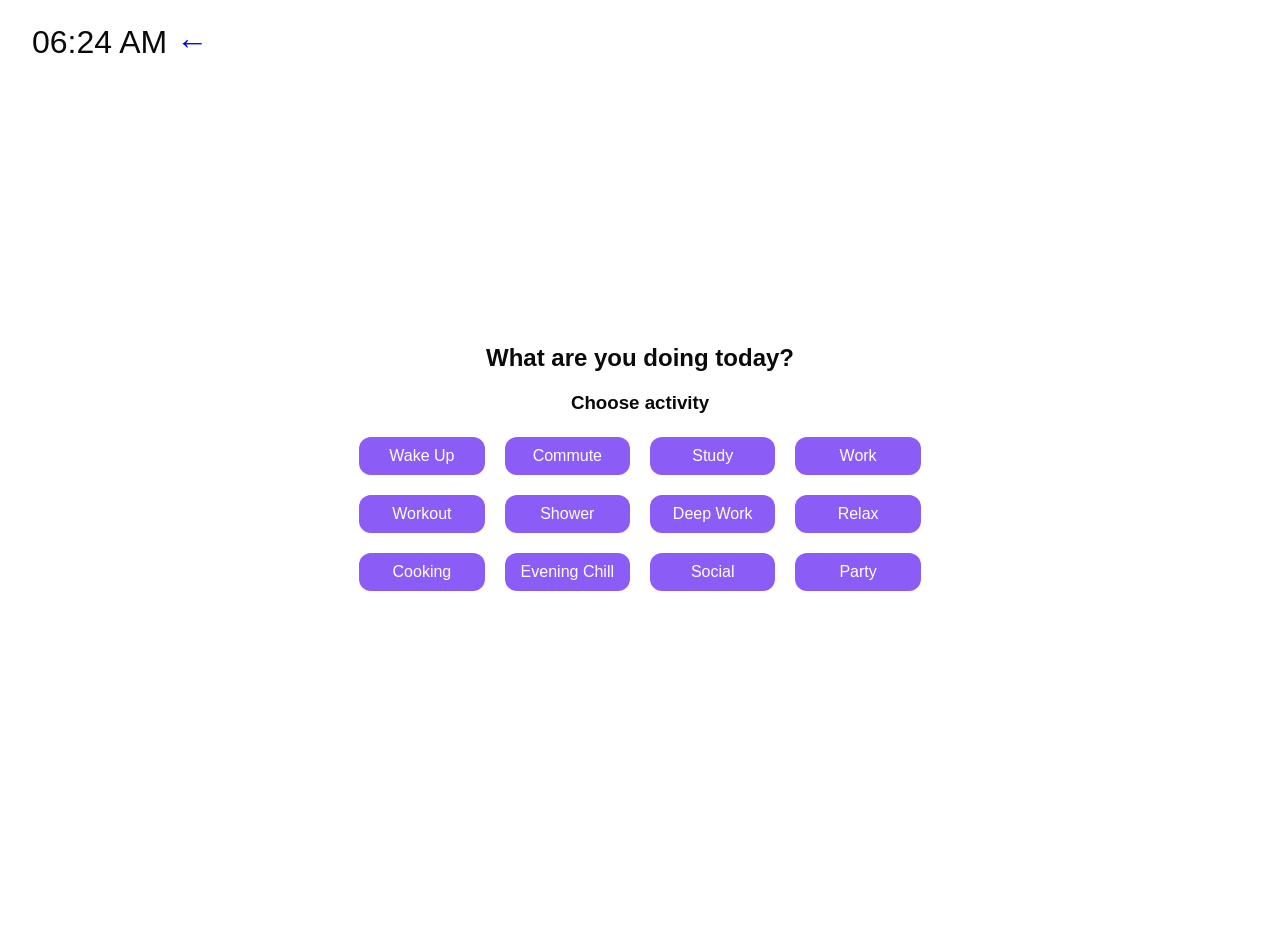
==== frontend/activity.html @ ebe0b458 "moods tilknyttet aktiviteter" ====
<!DOCTYPE html>
<html lang="en">
<head>
    <script src="clock.js" defer></script>
    <link rel="icon" type="image/x-icon" href="daysync_logo.png">
    <link rel="stylesheet" href="styles.css">
    <script src="activity.js" defer></script>




<h2 id="activityText"></h2>


</head>
<body>
    <h3>Choose activity <br></h3>
  <div id="clock">
    <live-clock></live-clock>
    <a href="greeting.html" style="text-decoration: none;">←</a>
  </div>
<div class="button-row">
    <button onclick="ChooseActivity(1)">Wake Up</button>
    <button onclick="ChooseActivity(2)">Commute</button>
    <button onclick="ChooseActivity(3)">Study</button>
    <button onclick="ChooseActivity(4)">Work</button>
    <button onclick="ChooseActivity(5)">Workout</button>
    <button onclick="ChooseActivity(6)">Shower</button>
    <button onclick="ChooseActivity(7)">Deep Work</button>
    <button onclick="ChooseActivity(8)">Relax</button>
    <button onclick="ChooseActivity(9)">Cooking</button>
    <button onclick="ChooseActivity(10)">Evening Chill</button>
    <button onclick="ChooseActivity(11)">Social</button>
    <button onclick="ChooseActivity(12)">Party</button>
</div>

</body>

</html>
---- frontend/styles.css ----
*{font-family: -apple-system, BlinkMacSystemFont, "Segoe UI",
        Roboto, Oxygen, Ubuntu, Cantarell, "Open Sans",
        "Helvetica Neue", sans-serif;} /*font er standard styresystem font for enheden, de første 2 er mac font, 
        segoe ui er windows og resten er backup font*/
    
/*stjerne foran gennemtvinger at font gælder for alt, selvom det står i body, div eller andet*/
    /* ################################# */
/*           BASIS VARIABLER         */
/* ################################# */

:root { /* Standardtema (light mode) */
  --font-size: 16px; /* Basis fontstørrelse */

  --background: #ffffff; /* Hvid baggrund */
  --foreground: #0a0a0a; /* Sort tekst */

  --card: #ffffff; /* Kort baggrund */
  --card-foreground: #0a0a0a; /* Kort tekst */

  --primary: #8b5cf6; /* Lilla primærfarve */
  --primary-foreground: #ffffff; /* Tekst på primærfarve */

  --border: #e5e5e5; /* Standard kantfarve */
  --radius: 0.75rem; /* Runde hjørner */
}

/* ################################# */
/*           FARVETEMAER             */
/* ################################# */

:root[data-color-theme="blue"] { /* Blåt tema */
  --primary: #3b82f6;
}

:root[data-color-theme="green"] { /* Grønt tema */
  --primary: #10b981;
}

:root[data-color-theme="grey"] { /* Gråt tema */
  --primary: #6b7280;
}

:root[data-color-theme="beige"] { /* Beige/brunt tema */
  --primary: #a67c52;
}

/* ################################# */
/*              DARK MODE            */
/* ################################# */

.dark { /* Når .dark tilføjes til <html> */
  --background: #0a0a0a; /* Sort baggrund */
  --foreground: #fafafa; /* Lys tekst */

  --card: #171717; /* Mørk kortbaggrund */
  --card-foreground: #fafafa; /* Lys korttekst */

  --primary: #a78bfa; /* Lys-lilla i dark mode */
  --primary-foreground: #0a0a0a; /* Sort tekst på knappen */
}

/* ################################# */
/*     GENERELT RESET OG LAYOUT      */
/* ################################# */

html {
  font-size: var(--font-size); /* Gør fontstørrelsen nem at ændre */
}

body {
  background: var(--background); /* Body baggrund følger tema */
  color: var(--foreground); /* Tekstfarve følger tema */
  font-family: system-ui, sans-serif; /* Moderne standard font */
  margin: 0; /* Fjern default margin */
  padding: 20px; /* Giv lidt luft */

      /* NYE TILFØJELSER FOR CENTRERING */
    display: flex;              /* Gør body til flex container */
    justify-content: center;    /* Center horisontalt */
    align-items: center;        /* Center vertikalt */
    min-height: 100vh;          /* Sørger for, at body fylder hele højden */
    flex-direction: column;     /* Sørger for, at elementer stables lodret */
    text-align: center;         /* Valgfrit: centrerer tekst inde i elementer */
}

/* ################################# */
/*            TYPOGRAFI              */
/* ################################# */

h1, h2, h3 {
  margin-top: 0; /* Fjern ekstra topafstand */
}

/* ################################# */
/*            KORT STYLING           */
/* ################################# */

.card {
  background: var(--card); /* Variabel styret baggrund */
  color: var(--card-foreground); /* Variabel styret tekstfarve */
  padding: 20px; /* Indre afstand */
  border: 1px solid var(--border); /* Kantfarve følger tema */
  border-radius: var(--radius); /* Runde hjørner */
  margin-top: 15px;
}

/* ################################# */
/*            KNAPPER                 */
/* ################################# */

button {
  background: var(--primary); /* Primærfarve */
  color: var(--primary-foreground); /* Tekstfarve */
  border: none; /* Fjern standard kant */
  padding: 10px 16px; /* Indre afstand */
  border-radius: var(--radius); /* Runde hjørner */
  cursor: pointer; /* Klikbar */
  font-size: 1rem; /* Normal tekststørrelse */
  margin: 5px; /* Lille mellemrum mellem knapper */
}

button:hover {
  opacity: 0.9; /* Lidt visuelt feedback */
}

#clock {
    position: fixed;                     /* altid fast i hjørnet */
    top: 1rem;                           /* afstand fra toppen */
    left: 1rem;                          /* afstand fra venstre kant */
    font-size: clamp(1rem, 2.5vw, 2rem); /* tilpasser fontstørrelsen mellem 1rem og 2rem afhængigt af skærmbredden */
    padding: 0.5rem 1rem;                /* indvendig afstand */
    border-radius: 5px;                  /* rundede hjørner */
    z-index: 1000;                       /* altid ovenpå andre elementer */
}

.button-row {
    display: grid; /* et 'gitter' til at placere kanpperne i (rækker) */
    grid-template-columns: repeat(4, 1fr); /* 4 knapper pr. række, samt lige mellemrum mellem alle knapper */
    gap: 10px; /* mellemrummet mellem knapper */
    margin: 0 auto; /* centrer grid i midten */

}

/* Container - nu med begrænset bredde og centreret */
.player-container {
  /* Fjern grid-layoutet, da det nu er en enkelt kolonne */
  width: 380px; /* Sætter en fast bredde, som matcher album-coveret */
  margin: 40px auto; /* Centrerer containeren */
  padding: 40px;
  color: white;
  background: #0e0e0e;
  font-family: sans-serif;
  border-radius: 20px; /* Giver containeren afrundede hjørner */
  box-shadow: 0 10px 40px rgba(0,0,0,0.5); /* Lidt skygge for dybde */
}

/* Album Cover og Titel-sektion */
.top-section {
  display: flex;
  flex-direction: column;
  align-items: flex-start;
  margin-bottom: 25px;
}

.album-cover {
  width: 100%;
  /* Gør coveret kvadratisk (1:1 højde/bredde) */
  height: 380px; 
  background: #1a1a1a; /* Mørkere grå baggrund */
  border-radius: 10px;
  margin-bottom: 20px;
  /* Tilføjer placeholder-ikonet */
  display: flex;
  justify-content: center;
  align-items: center;
  font-size: 80px;
  color: #333;
}
.album-cover:after {
    /* Dette kan erstattes med et rigtigt billede senere, men fungerer som en placeholder */
    content: '🖼';
}


.track-info {
  display: flex;
  justify-content: space-between; /* Skubber info og like-knap ud til siden */
  width: 100%;
  align-items: flex-end; /* Justerer info med like-knap i bunden */
  padding: 0 5px; /* Lidt padding for at matche mockup */
}

/* Gruppering af Titel og Artist */
.title-artist-group {
    display: flex; /* Gør det muligt at bruge flexbox */
    flex-direction: column; /* Stabler h2 og p oven på hinanden */
}

.track-info h2 {
  margin: 0;
  font-size: 24px;
  font-weight: 600;
}
.track-info p {
  margin-top: 4px;
  opacity: 0.7;
  font-size: 16px;
}
.like-btn {
    font-size: 24px;
    cursor: pointer;
    opacity: 0.7;
    transition: color 0.2s, opacity 0.2s;
    /* Sikrer like-knappen er justeret med teksten */
    padding-bottom: 2px;
}
/* Ny tilstand for når knappen er "liked" */
.like-btn.liked {
    color: red;
    opacity: 1;
}
.like-btn:hover {
    opacity: 1;
}

/* Tidslinje / Progress Bar */
.playback-timeline {
  margin-top: 20px;
  margin-bottom: 15px;
}
.time-labels {
  display: flex;
  justify-content: space-between;
  font-size: 14px;
  opacity: 0.6;
  margin-top: 5px;
}

/* Fælles styling for alle sliders */
input[type=range] {
  appearance: none;
  width: 100%;
  height: 5px;
  background: #333; /* Bagrgrundsfarve på "tom" del af slideren */
  border-radius: 3px;
  cursor: pointer;
}

/* Styling af sliderens "fyldte" del (progress-bar) */
input[type=range]::-webkit-slider-thumb {
  -webkit-appearance: none;
  height: 12px;
  width: 12px;
  border-radius: 50%;
  background: #9d80ff; /* En lilla farve som i din mockup */
}
/* Progress Bar farve i Firefox */
.progress-slider {
    /* Firefox custom styling for progress bar farve */
    background: linear-gradient(to right, #9d80ff 0%, #9d80ff var(--progress, 0%), #333 var(--progress, 0%), #333 100%);
}


/* Afspilningsknapper */
.controls-bottom {
  display: flex;
  justify-content: space-around;
  align-items: center;
  margin-bottom: 30px;
  padding: 10px 0;
}
.control-btn {
  background: none;
  border: none;
  color: white;
  cursor: pointer;
  padding: 10px;
  font-size: 20px;
  opacity: 0.7;
  transition: opacity 0.2s;
}
.control-btn:hover {
  opacity: 1;
}
.symbol {
    /* For at sikre at symbolerne er ens størrelse */
    display: inline-block;
    width: 20px; 
    text-align: center;
}

/* Den store play-knap - RETTET for perfekt centrering */
.play-btn {
  width: 60px;
  height: 60px;
  border-radius: 50%;
  border: none;
  background: #9d80ff; 
  color: white;
  cursor: pointer;
  box-shadow: 0 4px 14px rgba(0,0,0,0.25);
  
  /* BRUG DENNE METODE */
  display: grid;
  place-items: center; /* Centrerer indholdet både vandret og lodret */
}

/* Ny styling for symbolet inde i knappen */
.play-symbol {
    font-size: 26px;
    /* Flytter symbolet en lille smule til højre for optisk centrering */
    transform: translateX(2px); 
}

/* Volumenkontrol */
.volume-control {
  display: flex;
  align-items: center;
  gap: 15px;
  padding: 10px 0;
}
.volume-icon {
    font-size: 22px;
    opacity: 0.7;
}

.volume-slider {
    /* Volumen-slider er typisk tyndere */
    height: 3px; 
    flex-grow: 1; /* Fylder den resterende plads */
    background: linear-gradient(to right, white 0%, white var(--volume, 100%), #333 var(--volume, 100%), #333 100%);
}
.volume-slider::-webkit-slider-thumb {
    background: white; /* Hvid knop til volumen */
}
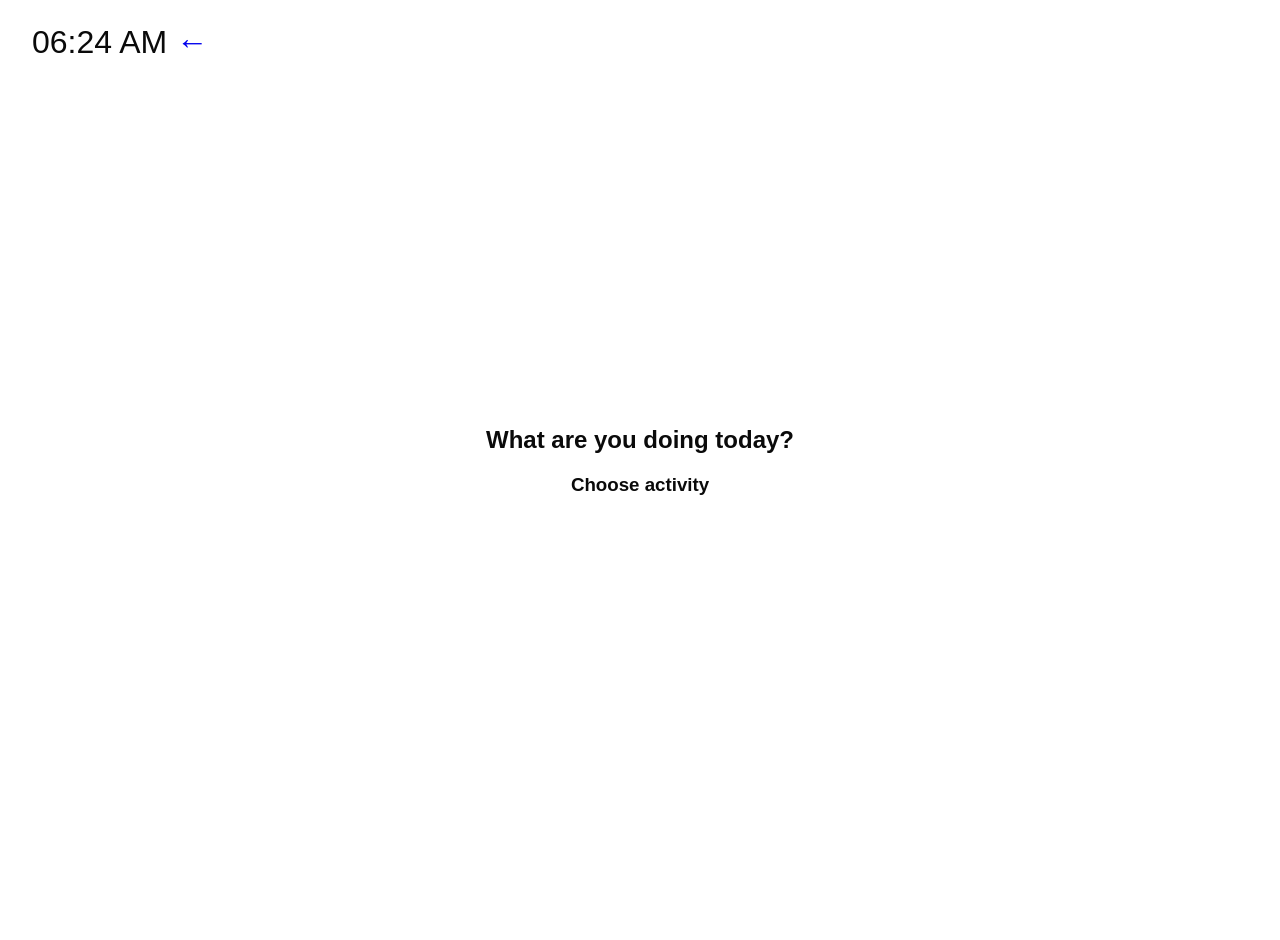
==== commit 9519ee1a: "forsøg på at gøre aktivitets-knapperne dynamiske" ====
--- a/frontend/activity.html
+++ b/frontend/activity.html
@@ -19,8 +19,8 @@
     <live-clock></live-clock>
     <a href="greeting.html" style="text-decoration: none;">←</a>
   </div>
-<div class="button-row">
-    <button onclick="ChooseActivity(1)">Wake Up</button>
+<div class="button-row" id="activity-container"> <!-- class gives for CSS og id så funktionen ved hvor den skal lave knapperne henne-->
+   <!--<button onclick="ChooseActivity(1)">Wake Up</button>
     <button onclick="ChooseActivity(2)">Commute</button>
     <button onclick="ChooseActivity(3)">Study</button>
     <button onclick="ChooseActivity(4)">Work</button>
@@ -31,7 +31,7 @@
     <button onclick="ChooseActivity(9)">Cooking</button>
     <button onclick="ChooseActivity(10)">Evening Chill</button>
     <button onclick="ChooseActivity(11)">Social</button>
-    <button onclick="ChooseActivity(12)">Party</button>
+    <button onclick="ChooseActivity(12)">Party</button>-->
 </div>
 
 </body>
--- a/frontend/styles.css
+++ b/frontend/styles.css
@@ -148,7 +148,7 @@
   margin: 40px auto; /* Centrerer containeren */
   padding: 40px;
   color: white;
-  background: #0e0e0e;
+  background: #ffffff;
   font-family: sans-serif;
   border-radius: 20px; /* Giver containeren afrundede hjørner */
   box-shadow: 0 10px 40px rgba(0,0,0,0.5); /* Lidt skygge for dybde */
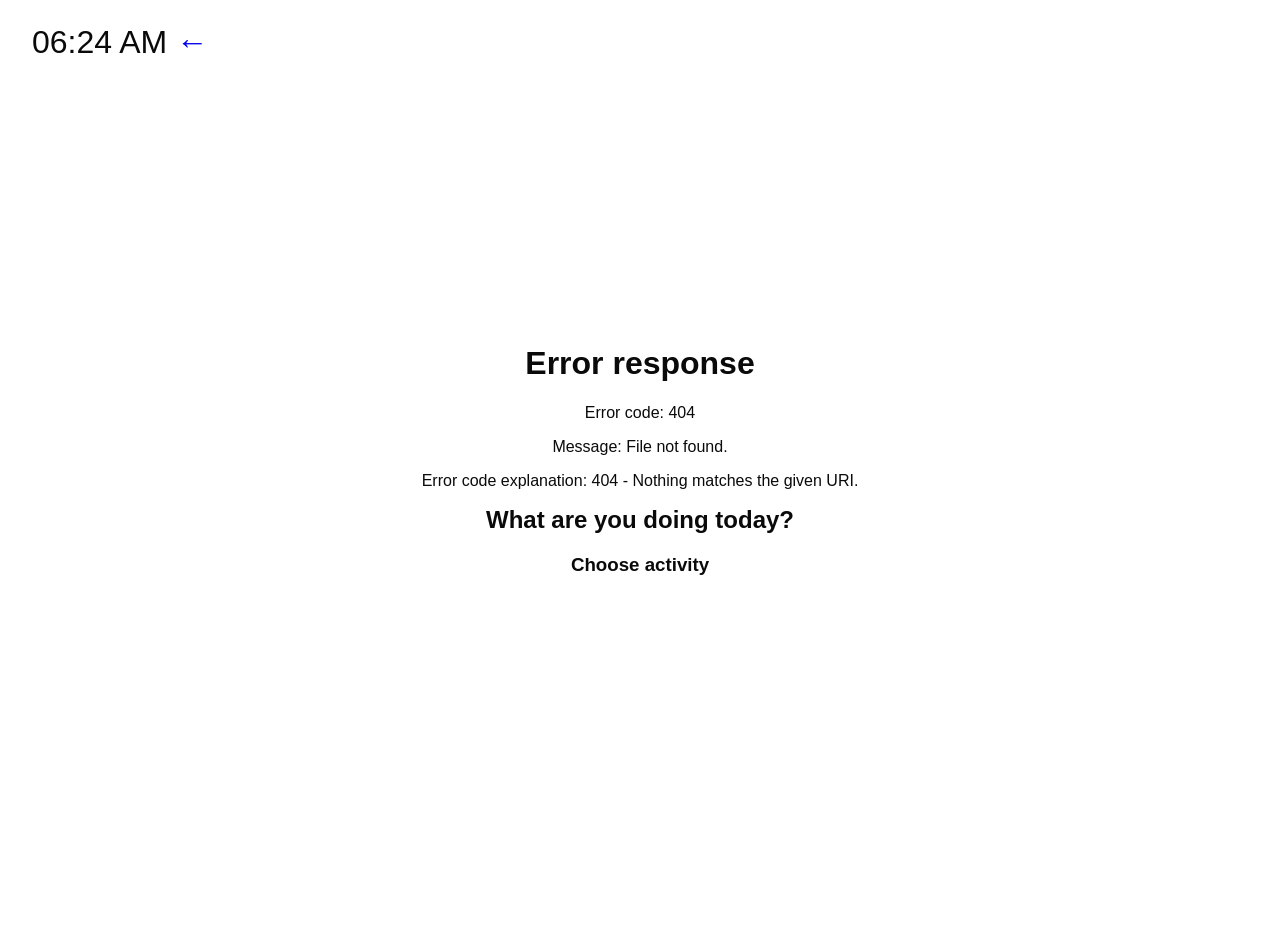
==== commit 99f44bc8: "script.js loades på aktivitetssiden" ====
--- a/frontend/activity.html
+++ b/frontend/activity.html
@@ -5,6 +5,7 @@
     <link rel="icon" type="image/x-icon" href="daysync_logo.png">
     <link rel="stylesheet" href="styles.css">
     <script src="activity.js" defer></script>
+    <script src="script.js" defer></script>
 
 
 
@@ -19,19 +20,7 @@
     <live-clock></live-clock>
     <a href="greeting.html" style="text-decoration: none;">←</a>
   </div>
-<div class="button-row" id="activity-container"> <!-- class gives for CSS og id så funktionen ved hvor den skal lave knapperne henne-->
-   <!--<button onclick="ChooseActivity(1)">Wake Up</button>
-    <button onclick="ChooseActivity(2)">Commute</button>
-    <button onclick="ChooseActivity(3)">Study</button>
-    <button onclick="ChooseActivity(4)">Work</button>
-    <button onclick="ChooseActivity(5)">Workout</button>
-    <button onclick="ChooseActivity(6)">Shower</button>
-    <button onclick="ChooseActivity(7)">Deep Work</button>
-    <button onclick="ChooseActivity(8)">Relax</button>
-    <button onclick="ChooseActivity(9)">Cooking</button>
-    <button onclick="ChooseActivity(10)">Evening Chill</button>
-    <button onclick="ChooseActivity(11)">Social</button>
-    <button onclick="ChooseActivity(12)">Party</button>-->
+<div class="button-row" id="activity-container"> 
 </div>
 
 </body>
--- a/frontend/styles.css
+++ b/frontend/styles.css
@@ -24,39 +24,12 @@
   --radius: 0.75rem; /* Runde hjørner */
 }
 
-/* ################################# */
-/*           FARVETEMAER             */
-/* ################################# */
+/* Når man trykker på knappen til Light/Dark Mode*/
 
-:root[data-color-theme="blue"] { /* Blåt tema */
-  --primary: #3b82f6;
-}
+:root.dark {
 
-:root[data-color-theme="green"] { /* Grønt tema */
-  --primary: #10b981;
-}
-
-:root[data-color-theme="grey"] { /* Gråt tema */
-  --primary: #6b7280;
-}
-
-:root[data-color-theme="beige"] { /* Beige/brunt tema */
-  --primary: #a67c52;
-}
-
-/* ################################# */
-/*              DARK MODE            */
-/* ################################# */
-
-.dark { /* Når .dark tilføjes til <html> */
-  --background: #0a0a0a; /* Sort baggrund */
-  --foreground: #fafafa; /* Lys tekst */
-
-  --card: #171717; /* Mørk kortbaggrund */
-  --card-foreground: #fafafa; /* Lys korttekst */
-
-  --primary: #a78bfa; /* Lys-lilla i dark mode */
-  --primary-foreground: #0a0a0a; /* Sort tekst på knappen */
+  --background: #0a0a0a;
+  --foreground: #ffffff;
 }
 
 /* ################################# */
@@ -141,195 +114,70 @@
 
 }
 
-/* Container - nu med begrænset bredde og centreret */
-.player-container {
-  /* Fjern grid-layoutet, da det nu er en enkelt kolonne */
-  width: 380px; /* Sætter en fast bredde, som matcher album-coveret */
-  margin: 40px auto; /* Centrerer containeren */
-  padding: 40px;
-  color: white;
-  background: #ffffff;
-  font-family: sans-serif;
-  border-radius: 20px; /* Giver containeren afrundede hjørner */
-  box-shadow: 0 10px 40px rgba(0,0,0,0.5); /* Lidt skygge for dybde */
+/*.mood-button.selected {
+    background-color: var(--primary);
+    color: var(--primary-foreground);
+}
+*/
+
+/* Skjul den rigtige checkbox */
+.mood-checkbox {
+    display: none;
 }
 
-/* Album Cover og Titel-sektion */
-.top-section {
-  display: flex;
-  flex-direction: column;
-  align-items: flex-start;
-  margin-bottom: 25px;
+/* Selve knappen (label) */
+.mood-button {
+    display: inline-block;
+    padding: 12px 18px;
+    margin: 6px;
+    border-radius: var(--radius);
+    background: var(--secondary);
+    color: var(--secondary-foreground);
+    cursor: pointer;
+    user-select: none;
+    font-size: 16px;
+    transition: 0.2s;
 }
 
-.album-cover {
-  width: 100%;
-  /* Gør coveret kvadratisk (1:1 højde/bredde) */
-  height: 380px; 
-  background: #1a1a1a; /* Mørkere grå baggrund */
-  border-radius: 10px;
-  margin-bottom: 20px;
-  /* Tilføjer placeholder-ikonet */
-  display: flex;
-  justify-content: center;
-  align-items: center;
-  font-size: 80px;
-  color: #333;
-}
-.album-cover:after {
-    /* Dette kan erstattes med et rigtigt billede senere, men fungerer som en placeholder */
-    content: '🖼';
+/* Når mood er valgt */
+.mood-button.selected {
+    background: var(--primary);
+    color: var(--primary-foreground);
 }
 
+/* ################################# */
+/*           FARVETEMAER             */
+/* ################################# */
 
-.track-info {
-  display: flex;
-  justify-content: space-between; /* Skubber info og like-knap ud til siden */
-  width: 100%;
-  align-items: flex-end; /* Justerer info med like-knap i bunden */
-  padding: 0 5px; /* Lidt padding for at matche mockup */
+.theme-menu {
+  position: fixed;
+  top: 10px;
+  right: 10px;
 }
 
-/* Gruppering af Titel og Artist */
-.title-artist-group {
-    display: flex; /* Gør det muligt at bruge flexbox */
-    flex-direction: column; /* Stabler h2 og p oven på hinanden */
+#theme-btn {
+  background: var(--primary);
+  color: var(--primary-foreground);
+  border: none;
+  padding: 10px 12px;
+  border-radius: 50%;
+  cursor: pointer;
+  font-size: 20px;
 }
 
-.track-info h2 {
-  margin: 0;
-  font-size: 24px;
-  font-weight: 600;
-}
-.track-info p {
-  margin-top: 4px;
-  opacity: 0.7;
-  font-size: 16px;
-}
-.like-btn {
-    font-size: 24px;
-    cursor: pointer;
-    opacity: 0.7;
-    transition: color 0.2s, opacity 0.2s;
-    /* Sikrer like-knappen er justeret med teksten */
-    padding-bottom: 2px;
-}
-/* Ny tilstand for når knappen er "liked" */
-.like-btn.liked {
-    color: red;
-    opacity: 1;
-}
-.like-btn:hover {
-    opacity: 1;
+#theme-dropdown {
+  margin-top: 8px;
+  background: var(--card);
+  border: 1px solid var(--border);
+  border-radius: var(--radius);
+  padding: 10px;
+  display: grid;
+  gap: 6px;
+  min-width: 120px; /* Giver bedre layout */
+  display: grid;
+  grid-template-columns: repeat(2, 1fr);
 }
 
-/* Tidslinje / Progress Bar */
-.playback-timeline {
-  margin-top: 20px;
-  margin-bottom: 15px;
-}
-.time-labels {
-  display: flex;
-  justify-content: space-between;
-  font-size: 14px;
-  opacity: 0.6;
-  margin-top: 5px;
-}
-
-/* Fælles styling for alle sliders */
-input[type=range] {
-  appearance: none;
-  width: 100%;
-  height: 5px;
-  background: #333; /* Bagrgrundsfarve på "tom" del af slideren */
-  border-radius: 3px;
-  cursor: pointer;
-}
-
-/* Styling af sliderens "fyldte" del (progress-bar) */
-input[type=range]::-webkit-slider-thumb {
-  -webkit-appearance: none;
-  height: 12px;
-  width: 12px;
-  border-radius: 50%;
-  background: #9d80ff; /* En lilla farve som i din mockup */
-}
-/* Progress Bar farve i Firefox */
-.progress-slider {
-    /* Firefox custom styling for progress bar farve */
-    background: linear-gradient(to right, #9d80ff 0%, #9d80ff var(--progress, 0%), #333 var(--progress, 0%), #333 100%);
-}
-
-
-/* Afspilningsknapper */
-.controls-bottom {
-  display: flex;
-  justify-content: space-around;
-  align-items: center;
-  margin-bottom: 30px;
-  padding: 10px 0;
-}
-.control-btn {
-  background: none;
-  border: none;
-  color: white;
-  cursor: pointer;
-  padding: 10px;
-  font-size: 20px;
-  opacity: 0.7;
-  transition: opacity 0.2s;
-}
-.control-btn:hover {
-  opacity: 1;
-}
-.symbol {
-    /* For at sikre at symbolerne er ens størrelse */
-    display: inline-block;
-    width: 20px; 
-    text-align: center;
-}
-
-/* Den store play-knap - RETTET for perfekt centrering */
-.play-btn {
-  width: 60px;
-  height: 60px;
-  border-radius: 50%;
-  border: none;
-  background: #9d80ff; 
-  color: white;
-  cursor: pointer;
-  box-shadow: 0 4px 14px rgba(0,0,0,0.25);
-  
-  /* BRUG DENNE METODE */
-  display: grid;
-  place-items: center; /* Centrerer indholdet både vandret og lodret */
-}
-
-/* Ny styling for symbolet inde i knappen */
-.play-symbol {
-    font-size: 26px;
-    /* Flytter symbolet en lille smule til højre for optisk centrering */
-    transform: translateX(2px); 
-}
-
-/* Volumenkontrol */
-.volume-control {
-  display: flex;
-  align-items: center;
-  gap: 15px;
-  padding: 10px 0;
-}
-.volume-icon {
-    font-size: 22px;
-    opacity: 0.7;
-}
-
-.volume-slider {
-    /* Volumen-slider er typisk tyndere */
-    height: 3px; 
-    flex-grow: 1; /* Fylder den resterende plads */
-    background: linear-gradient(to right, white 0%, white var(--volume, 100%), #333 var(--volume, 100%), #333 100%);
-}
-.volume-slider::-webkit-slider-thumb {
-    background: white; /* Hvid knop til volumen */
+#theme-dropdown.hidden {
+  display: none;
 }
